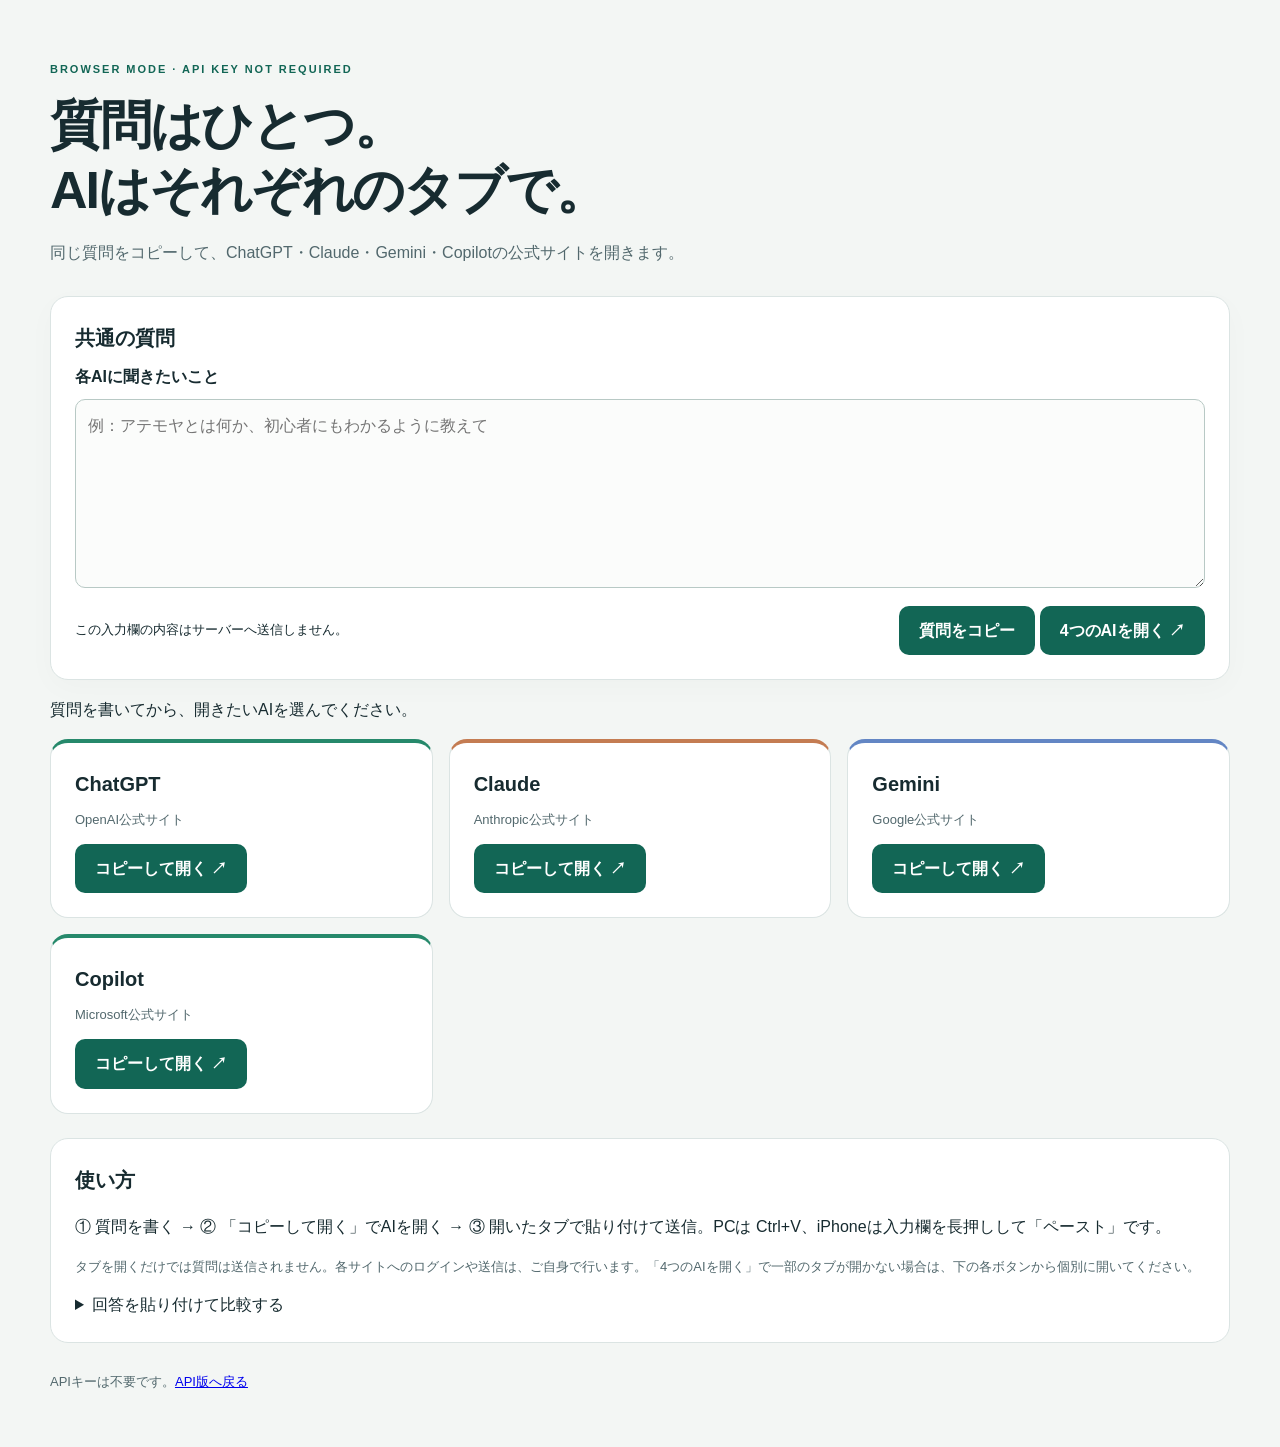
==== static/browser.html @ cfacd591 "Add files via upload" ====
<!doctype html>
<html lang="ja">
<head>
  <meta charset="utf-8">
  <meta name="viewport" content="width=device-width, initial-scale=1">
  <title>AIタブ比較</title>
  <link rel="stylesheet" href="style.css">
  <script defer src="browser.js"></script>
</head>
<body>
<main>
  <header>
    <span class="eyebrow">BROWSER MODE · API KEY NOT REQUIRED</span>
    <h1>質問はひとつ。<br>AIはそれぞれのタブで。</h1>
    <p>同じ質問をコピーして、ChatGPT・Claude・Gemini・Copilotの公式サイトを開きます。</p>
  </header>
  <section class="composer" aria-labelledby="question-title">
    <h2 id="question-title">共通の質問</h2>
    <label for="browser-prompt">各AIに聞きたいこと</label>
    <textarea id="browser-prompt" rows="6" maxlength="8000" placeholder="例：アテモヤとは何か、初心者にもわかるように教えて"></textarea>
    <div class="actions"><span>この入力欄の内容はサーバーへ送信しません。</span><div><button id="copy-prompt" type="button">質問をコピー</button> <button id="open-all" type="button">4つのAIを開く ↗</button></div></div>
  </section>
  <p id="browser-status" role="status" aria-live="polite">質問を書いてから、開きたいAIを選んでください。</p>
  <div class="cards" aria-label="AIサイト">
    <article class="card chatgpt"><h2>ChatGPT</h2><p class="model">OpenAI公式サイト</p><button class="open-ai" type="button" data-url="https://chatgpt.com/" data-name="ChatGPT">コピーして開く ↗</button></article>
    <article class="card claude"><h2>Claude</h2><p class="model">Anthropic公式サイト</p><button class="open-ai" type="button" data-url="https://claude.ai/new" data-name="Claude">コピーして開く ↗</button></article>
    <article class="card gemini"><h2>Gemini</h2><p class="model">Google公式サイト</p><button class="open-ai" type="button" data-url="https://gemini.google.com/app" data-name="Gemini">コピーして開く ↗</button></article>
    <article class="card"><h2>Copilot</h2><p class="model">Microsoft公式サイト</p><button class="open-ai" type="button" data-url="https://copilot.microsoft.com/" data-name="Copilot">コピーして開く ↗</button></article>
  </div>
  <section class="comparison" aria-labelledby="how-title">
    <h2 id="how-title">使い方</h2>
    <p>① 質問を書く → ② 「コピーして開く」でAIを開く → ③ 開いたタブで貼り付けて送信。PCは Ctrl+V、iPhoneは入力欄を長押しして「ペースト」です。</p>
    <p class="note">タブを開くだけでは質問は送信されません。各サイトへのログインや送信は、ご自身で行います。「4つのAIを開く」で一部のタブが開かない場合は、下の各ボタンから個別に開いてください。</p>
    <details>
      <summary>回答を貼り付けて比較する</summary>
      <p class="note">2件以上の回答を貼り付けると、ChatGPTのWeb版に比較を頼む文章をコピーできます。</p>
      <label for="answer-chatgpt">ChatGPTの回答</label><textarea id="answer-chatgpt" rows="4" maxlength="24000"></textarea>
      <label for="answer-claude">Claudeの回答</label><textarea id="answer-claude" rows="4" maxlength="24000"></textarea>
      <label for="answer-gemini">Geminiの回答</label><textarea id="answer-gemini" rows="4" maxlength="24000"></textarea>
      <label for="answer-copilot">Copilotの回答</label><textarea id="answer-copilot" rows="4" maxlength="24000"></textarea>
      <button id="compare-web" type="button">比較文をコピーしてChatGPTを開く ↗</button>
    </details>
  </section>
  <footer>APIキーは不要です。<a href="/">API版へ戻る</a></footer>
</main>
</body>
</html>
---- static/style.css ----
:root{color-scheme:light;--ink:#172b30;--muted:#52686d;--line:#dbe4e3;--green:#126655;--paper:#fff;--bg:#f3f6f4}
*{box-sizing:border-box}body{margin:0;background:var(--bg);color:var(--ink);font-family:-apple-system,BlinkMacSystemFont,"Segoe UI","Meiryo",sans-serif;font-size:16px;line-height:1.7}main{width:min(1180px,100% - 48px);margin:54px auto}header{margin-bottom:30px}.eyebrow{font-size:11px;letter-spacing:.18em;color:var(--green);font-weight:800}h1{font-size:clamp(32px,5vw,52px);line-height:1.25;letter-spacing:-.04em;margin:12px 0 16px}header p,footer,.note{color:var(--muted)}h2{font-size:20px;margin:0 0 8px}.composer,.card,.comparison{background:var(--paper);border:1px solid var(--line);border-radius:18px;padding:24px}.composer{box-shadow:0 8px 30px #172b3006}label{display:block;font-weight:700;margin:0 0 8px}input,textarea{display:block;width:100%;font:inherit;border:1px solid #b8c9c5;border-radius:10px;padding:12px;color:var(--ink);background:#fbfcfb}input{max-width:420px;margin-bottom:20px}textarea{resize:vertical;min-height:140px}button{font:inherit;font-weight:700;cursor:pointer;min-height:46px;padding:10px 19px;border:1px solid transparent;border-radius:10px;background:var(--green);color:white}button:disabled{opacity:.5;cursor:not-allowed}button:hover:not(:disabled){filter:brightness(.92)}:focus-visible{outline:3px solid #bc761b;outline-offset:3px}.actions,.comparison-heading{display:flex;align-items:center;justify-content:space-between;gap:16px}.actions{margin-top:18px}.actions span,.note,.model,footer{font-size:13px}#status{min-height:28px;color:var(--muted)}.tabs{display:flex;gap:8px;flex-wrap:wrap;margin-bottom:16px}.tabs button{background:transparent;color:var(--muted);border-color:var(--line)}.tabs button[aria-selected=true]{background:var(--ink);color:white}.cards{display:grid;grid-template-columns:repeat(3,minmax(0,1fr));gap:16px}.card{border-top:4px solid #26896b;min-width:0}.claude{border-top-color:#c47c52}.gemini{border-top-color:#6386c4}.model{color:var(--muted);margin-top:0}.answer{white-space:pre-wrap;overflow-wrap:anywhere;font-size:15px;line-height:1.85}.comparison{margin-top:24px}.comparison .answer{border-top:1px solid var(--line);padding-top:18px;margin-top:18px}footer{margin-top:28px}.banner{padding:12px 16px;border-radius:10px;background:#fff0cf}.error{color:#a82d27}[hidden]{display:none!important}
@media(max-width:760px){main{width:calc(100% - 28px);margin:28px auto}.cards{grid-template-columns:1fr}.composer,.card,.comparison{padding:18px}.actions,.comparison-heading{align-items:stretch;flex-direction:column}.actions button,.comparison-heading button{width:100%}.tabs button{font-size:14px}input,textarea{font-size:16px}header p{font-size:14px}}
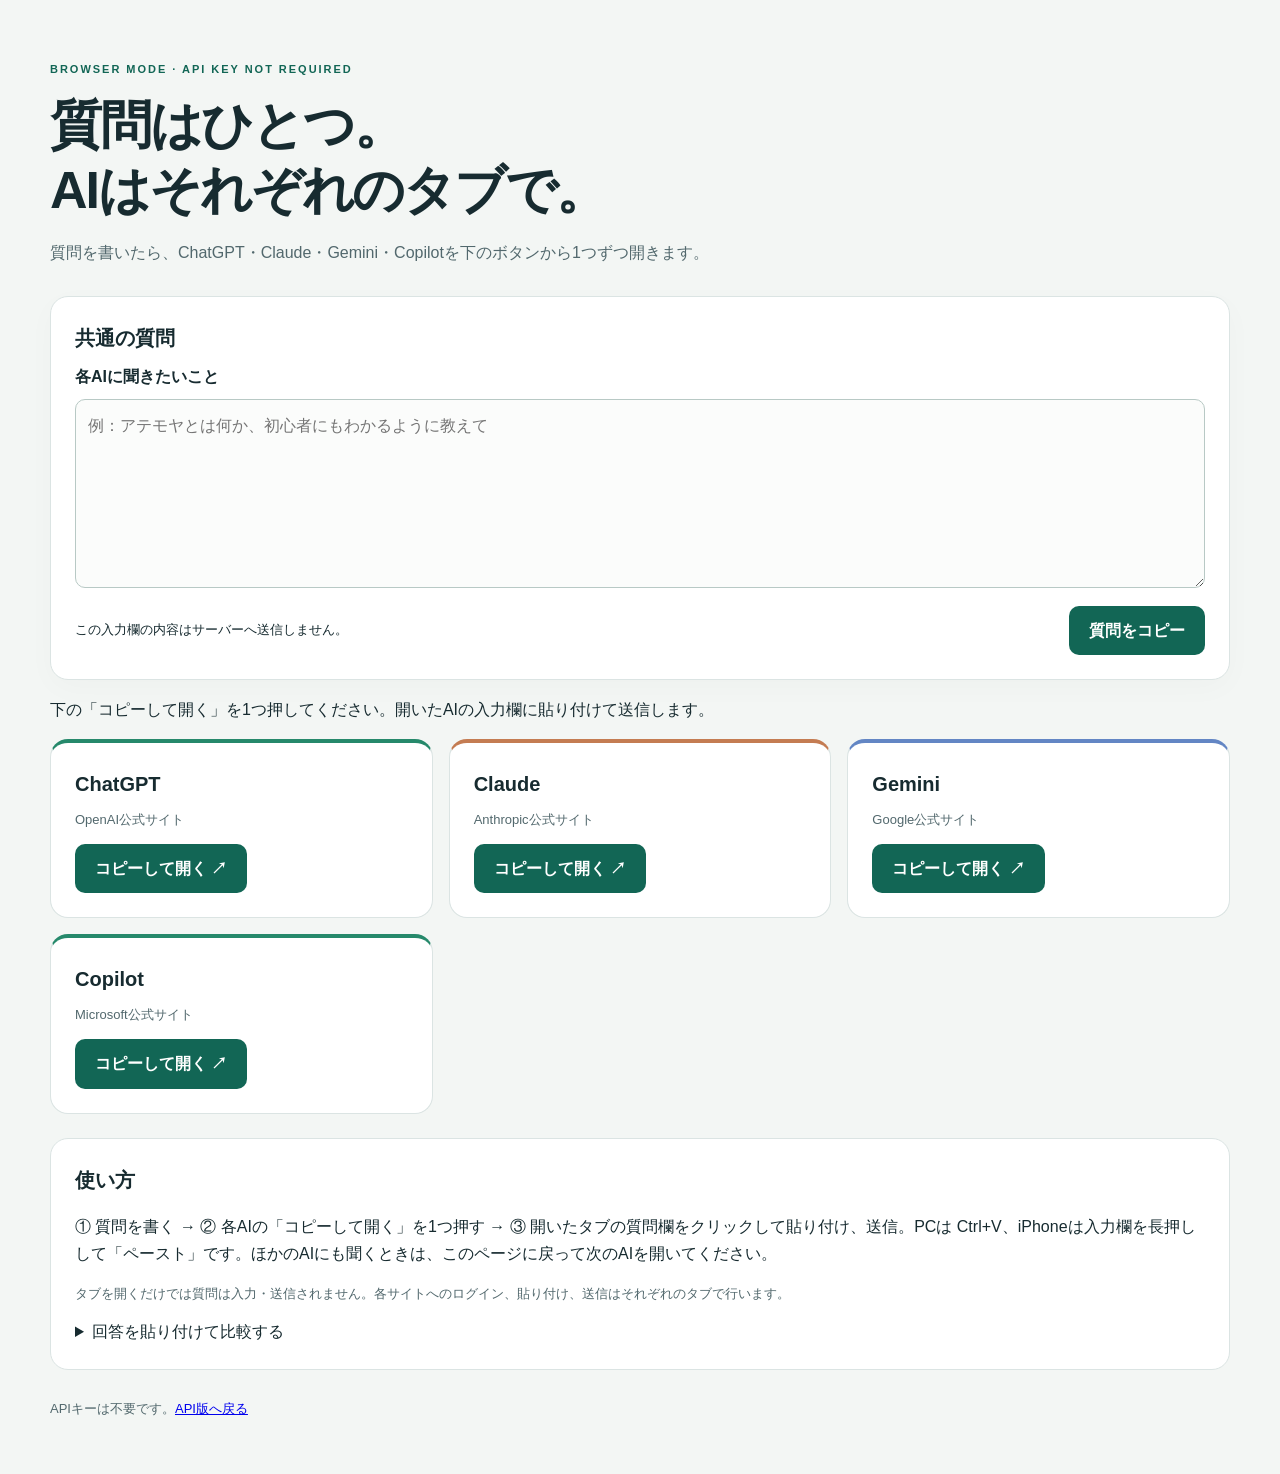
==== commit ed3e5007: "Add files via upload" ====
--- a/static/browser.html
+++ b/static/browser.html
@@ -12,15 +12,15 @@
   <header>
     <span class="eyebrow">BROWSER MODE · API KEY NOT REQUIRED</span>
     <h1>質問はひとつ。<br>AIはそれぞれのタブで。</h1>
-    <p>同じ質問をコピーして、ChatGPT・Claude・Gemini・Copilotの公式サイトを開きます。</p>
+    <p>質問を書いたら、ChatGPT・Claude・Gemini・Copilotを下のボタンから1つずつ開きます。</p>
   </header>
   <section class="composer" aria-labelledby="question-title">
     <h2 id="question-title">共通の質問</h2>
     <label for="browser-prompt">各AIに聞きたいこと</label>
     <textarea id="browser-prompt" rows="6" maxlength="8000" placeholder="例：アテモヤとは何か、初心者にもわかるように教えて"></textarea>
-    <div class="actions"><span>この入力欄の内容はサーバーへ送信しません。</span><div><button id="copy-prompt" type="button">質問をコピー</button> <button id="open-all" type="button">4つのAIを開く ↗</button></div></div>
+    <div class="actions"><span>この入力欄の内容はサーバーへ送信しません。</span><div><button id="copy-prompt" type="button">質問をコピー</button> <button id="open-all" type="button" hidden>4つのAIを開く ↗</button></div></div>
   </section>
-  <p id="browser-status" role="status" aria-live="polite">質問を書いてから、開きたいAIを選んでください。</p>
+  <p id="browser-status" role="status" aria-live="polite">下の「コピーして開く」を1つ押してください。開いたAIの入力欄に貼り付けて送信します。</p>
   <div class="cards" aria-label="AIサイト">
     <article class="card chatgpt"><h2>ChatGPT</h2><p class="model">OpenAI公式サイト</p><button class="open-ai" type="button" data-url="https://chatgpt.com/" data-name="ChatGPT">コピーして開く ↗</button></article>
     <article class="card claude"><h2>Claude</h2><p class="model">Anthropic公式サイト</p><button class="open-ai" type="button" data-url="https://claude.ai/new" data-name="Claude">コピーして開く ↗</button></article>
@@ -29,8 +29,8 @@
   </div>
   <section class="comparison" aria-labelledby="how-title">
     <h2 id="how-title">使い方</h2>
-    <p>① 質問を書く → ② 「コピーして開く」でAIを開く → ③ 開いたタブで貼り付けて送信。PCは Ctrl+V、iPhoneは入力欄を長押しして「ペースト」です。</p>
-    <p class="note">タブを開くだけでは質問は送信されません。各サイトへのログインや送信は、ご自身で行います。「4つのAIを開く」で一部のタブが開かない場合は、下の各ボタンから個別に開いてください。</p>
+    <p>① 質問を書く → ② 各AIの「コピーして開く」を1つ押す → ③ 開いたタブの質問欄をクリックして貼り付け、送信。PCは Ctrl+V、iPhoneは入力欄を長押しして「ペースト」です。ほかのAIにも聞くときは、このページに戻って次のAIを開いてください。</p>
+    <p class="note">タブを開くだけでは質問は入力・送信されません。各サイトへのログイン、貼り付け、送信はそれぞれのタブで行います。</p>
     <details>
       <summary>回答を貼り付けて比較する</summary>
       <p class="note">2件以上の回答を貼り付けると、ChatGPTのWeb版に比較を頼む文章をコピーできます。</p>
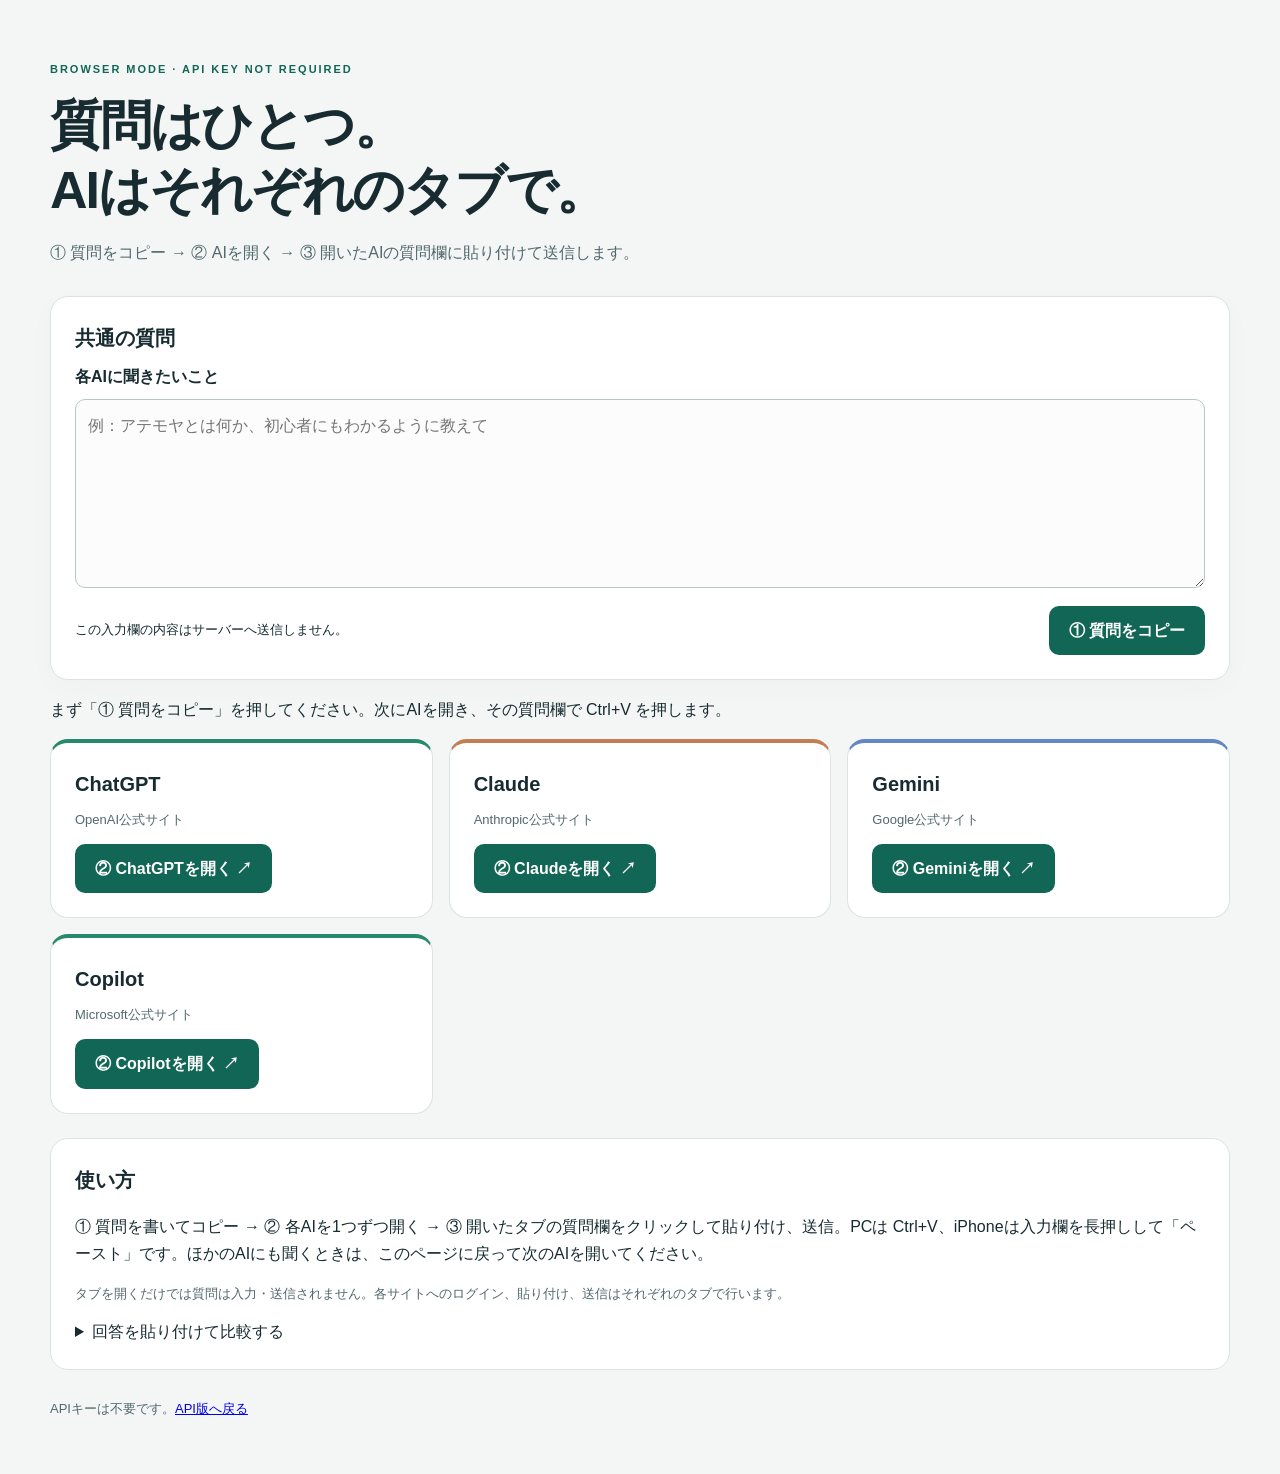
==== commit e4e659a1: "Fix browser tab copy and open flow" ====
--- a/static/browser.html
+++ b/static/browser.html
@@ -12,24 +12,24 @@
   <header>
     <span class="eyebrow">BROWSER MODE · API KEY NOT REQUIRED</span>
     <h1>質問はひとつ。<br>AIはそれぞれのタブで。</h1>
-    <p>質問を書いたら、ChatGPT・Claude・Gemini・Copilotを下のボタンから1つずつ開きます。</p>
+    <p>① 質問をコピー → ② AIを開く → ③ 開いたAIの質問欄に貼り付けて送信します。</p>
   </header>
   <section class="composer" aria-labelledby="question-title">
     <h2 id="question-title">共通の質問</h2>
     <label for="browser-prompt">各AIに聞きたいこと</label>
     <textarea id="browser-prompt" rows="6" maxlength="8000" placeholder="例：アテモヤとは何か、初心者にもわかるように教えて"></textarea>
-    <div class="actions"><span>この入力欄の内容はサーバーへ送信しません。</span><div><button id="copy-prompt" type="button">質問をコピー</button> <button id="open-all" type="button" hidden>4つのAIを開く ↗</button></div></div>
+    <div class="actions"><span>この入力欄の内容はサーバーへ送信しません。</span><div><button id="copy-prompt" type="button">① 質問をコピー</button></div></div>
   </section>
-  <p id="browser-status" role="status" aria-live="polite">下の「コピーして開く」を1つ押してください。開いたAIの入力欄に貼り付けて送信します。</p>
+  <p id="browser-status" role="status" aria-live="polite">まず「① 質問をコピー」を押してください。次にAIを開き、その質問欄で Ctrl+V を押します。</p>
   <div class="cards" aria-label="AIサイト">
-    <article class="card chatgpt"><h2>ChatGPT</h2><p class="model">OpenAI公式サイト</p><button class="open-ai" type="button" data-url="https://chatgpt.com/" data-name="ChatGPT">コピーして開く ↗</button></article>
-    <article class="card claude"><h2>Claude</h2><p class="model">Anthropic公式サイト</p><button class="open-ai" type="button" data-url="https://claude.ai/new" data-name="Claude">コピーして開く ↗</button></article>
-    <article class="card gemini"><h2>Gemini</h2><p class="model">Google公式サイト</p><button class="open-ai" type="button" data-url="https://gemini.google.com/app" data-name="Gemini">コピーして開く ↗</button></article>
-    <article class="card"><h2>Copilot</h2><p class="model">Microsoft公式サイト</p><button class="open-ai" type="button" data-url="https://copilot.microsoft.com/" data-name="Copilot">コピーして開く ↗</button></article>
+    <article class="card chatgpt"><h2>ChatGPT</h2><p class="model">OpenAI公式サイト</p><button class="open-ai" type="button" data-url="https://chatgpt.com/" data-name="ChatGPT">② ChatGPTを開く ↗</button></article>
+    <article class="card claude"><h2>Claude</h2><p class="model">Anthropic公式サイト</p><button class="open-ai" type="button" data-url="https://claude.ai/new" data-name="Claude">② Claudeを開く ↗</button></article>
+    <article class="card gemini"><h2>Gemini</h2><p class="model">Google公式サイト</p><button class="open-ai" type="button" data-url="https://gemini.google.com/app" data-name="Gemini">② Geminiを開く ↗</button></article>
+    <article class="card"><h2>Copilot</h2><p class="model">Microsoft公式サイト</p><button class="open-ai" type="button" data-url="https://copilot.microsoft.com/" data-name="Copilot">② Copilotを開く ↗</button></article>
   </div>
   <section class="comparison" aria-labelledby="how-title">
     <h2 id="how-title">使い方</h2>
-    <p>① 質問を書く → ② 各AIの「コピーして開く」を1つ押す → ③ 開いたタブの質問欄をクリックして貼り付け、送信。PCは Ctrl+V、iPhoneは入力欄を長押しして「ペースト」です。ほかのAIにも聞くときは、このページに戻って次のAIを開いてください。</p>
+    <p>① 質問を書いてコピー → ② 各AIを1つずつ開く → ③ 開いたタブの質問欄をクリックして貼り付け、送信。PCは Ctrl+V、iPhoneは入力欄を長押しして「ペースト」です。ほかのAIにも聞くときは、このページに戻って次のAIを開いてください。</p>
     <p class="note">タブを開くだけでは質問は入力・送信されません。各サイトへのログイン、貼り付け、送信はそれぞれのタブで行います。</p>
     <details>
       <summary>回答を貼り付けて比較する</summary>
@@ -38,7 +38,7 @@
       <label for="answer-claude">Claudeの回答</label><textarea id="answer-claude" rows="4" maxlength="24000"></textarea>
       <label for="answer-gemini">Geminiの回答</label><textarea id="answer-gemini" rows="4" maxlength="24000"></textarea>
       <label for="answer-copilot">Copilotの回答</label><textarea id="answer-copilot" rows="4" maxlength="24000"></textarea>
-      <button id="compare-web" type="button">比較文をコピーしてChatGPTを開く ↗</button>
+      <button id="compare-web" type="button">比較文をコピー</button>
     </details>
   </section>
   <footer>APIキーは不要です。<a href="/">API版へ戻る</a></footer>
